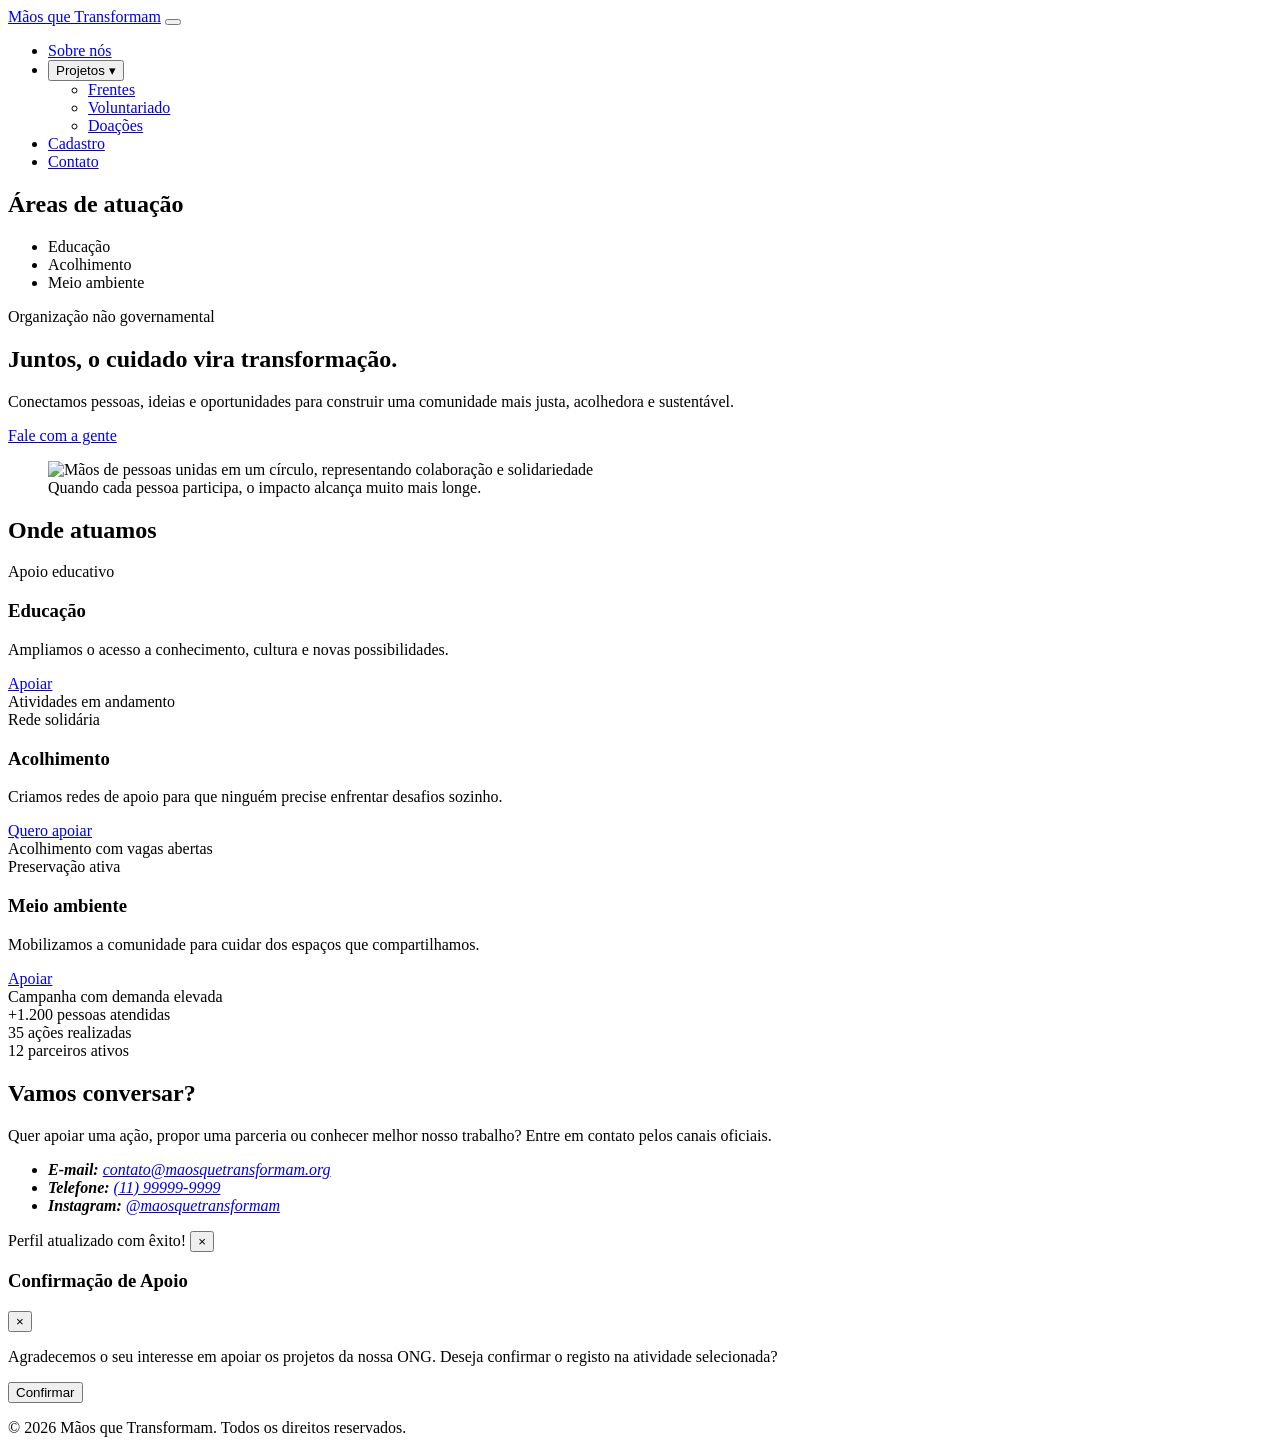
==== Desenvolvimento Front-End/Atividade prática 3/html/index.html @ 722c33b4 "Update Atualizando conforme as atividades práticas são concluídas" ====
<!DOCTYPE html>
<html lang="pt-BR">
<head>
	<meta charset="UTF-8">
	<meta name="viewport" content="width=device-width, initial-scale=1.0">
	<meta name="description" content="Mãos que Transformam: uma ONG que conecta pessoas a ações de educação, acolhimento e cuidado com o meio ambiente.">
	<title>Mãos que Transformam | Uma rede para fazer o bem</title>
	<link rel="stylesheet" href="css/styles.css">
</head>
<body class="layout-sistema">
	<header class="menu-superior">
		<div class="container">
			<a class="marca link-animado" href="index.html">Mãos que Transformam</a>
			<button class="menu-toggle" type="button" aria-expanded="false" aria-controls="menu-principal" aria-label="Abrir menu">
				<span></span>
				<span></span>
				<span></span>
			</button>
			<nav class="nav-principal" aria-label="Navegação principal">
				<ul class="lista-menu" id="menu-principal">
					<li><a class="link-animado" href="#sobre">Sobre nós</a></li>
					<li class="menu-dropdown">
						<button class="dropdown-toggle" type="button" aria-expanded="false" aria-controls="submenu-projetos">
							<span>Projetos</span>
							<span class="caret">▾</span>
						</button>
						<ul class="submenu" id="submenu-projetos">
							<li><a href="projetos.html#frentes">Frentes</a></li>
							<li><a href="projetos.html#voluntariado">Voluntariado</a></li>
							<li><a href="projetos.html#doacoes">Doações</a></li>
						</ul>
					</li>
					<li><a class="link-animado" href="cadastro.html">Cadastro</a></li>
					<li><a class="link-animado" href="#contato">Contato</a></li>
				</ul>
			</nav>
		</div>
	</header>

	<aside class="mural-avisos">
		<h2>Áreas de atuação</h2>
		<ul>
			<li>Educação</li>
			<li>Acolhimento</li>
			<li>Meio ambiente</li>
		</ul>
	</aside>

	<main>
		<section class="container" id="sobre" aria-labelledby="titulo-principal">
			<div class="grid-12">
				<div class="col-lg-6 col-md-6 col-12">
					<p class="texto-introducao">Organização não governamental</p>
					<h1 id="titulo-principal" class="titulo-boas-vindas">Juntos, o cuidado vira transformação.</h1>
					<p class="texto-introducao">Conectamos pessoas, ideias e oportunidades para construir uma comunidade mais justa, acolhedora e sustentável.</p>
					<a class="botao-primario" href="#contato">Fale com a gente</a>
				</div>
				<figure class="col-lg-6 col-md-6 col-12">
					<img src="https://images.unsplash.com/photo-1559027615-cd4628902d4a?auto=format&fit=crop&w=1000&q=85" alt="Mãos de pessoas unidas em um círculo, representando colaboração e solidariedade">
					<figcaption>Quando cada pessoa participa, o impacto alcança muito mais longe.</figcaption>
				</figure>
			</div>
		</section>

		<section class="container" aria-labelledby="titulo-impacto">
			<h2 id="titulo-impacto" class="titulo-boas-vindas">Onde atuamos</h2>
			<div class="grid-modulos">
				<article class="card">
					<span class="badge badge-primario">Apoio educativo</span>
					<h3>Educação</h3>
					<p>Ampliamos o acesso a conhecimento, cultura e novas possibilidades.</p>
					<a href="#apoio" class="botao-primario apoiar-trigger" data-feedback="modal">Apoiar</a>
					<div class="alerta alerta-sucesso" role="status">Atividades em andamento</div>
				</article>
				<article class="card">
					<span class="badge badge-sucesso">Rede solidária</span>
					<h3>Acolhimento</h3>
					<p>Criamos redes de apoio para que ninguém precise enfrentar desafios sozinho.</p>
					<a href="#apoio" class="botao-primario apoiar-trigger" data-feedback="toast">Quero apoiar</a>
					<div class="alerta alerta-aviso" role="alert">Acolhimento com vagas abertas</div>
				</article>
				<article class="card">
					<span class="badge badge-alerta">Preservação ativa</span>
					<h3>Meio ambiente</h3>
					<p>Mobilizamos a comunidade para cuidar dos espaços que compartilhamos.</p>
					<a href="#apoio" class="botao-primario apoiar-trigger" data-feedback="modal">Apoiar</a>
					<div class="alerta alerta-erro" role="alert">Campanha com demanda elevada</div>
				</article>
			</div>
			<div class="painel-indicadores">
				<div class="indicador">+1.200 pessoas atendidas</div>
				<div class="indicador">35 ações realizadas</div>
				<div class="indicador">12 parceiros ativos</div>
			</div>
		</section>

		<section class="container" id="contato" aria-labelledby="titulo-contato">
			<div class="contato-conteudo">
				<div>
					<h2 id="titulo-contato" class="titulo-boas-vindas">Vamos conversar?</h2>
					<p class="texto-introducao">Quer apoiar uma ação, propor uma parceria ou conhecer melhor nosso trabalho? Entre em contato pelos canais oficiais.</p>
				</div>
				<address>
					<ul>
						<li><strong>E-mail:</strong> <a href="mailto:contato@maosquetransformam.org">contato@maosquetransformam.org</a></li>
						<li><strong>Telefone:</strong> <a href="tel:+5511999999999">(11) 99999-9999</a></li>
						<li><strong>Instagram:</strong> <a href="https://www.instagram.com/" target="_blank" rel="noopener noreferrer">@maosquetransformam</a></li>
					</ul>
				</address>
			</div>
		</section>
	</main>

	<div class="toast-container" aria-live="polite" aria-atomic="true">
		<div class="toast toast-sucesso" role="status">
			<span>Perfil atualizado com êxito!</span>
			<button type="button" class="modal-fechar" aria-label="Fechar notificação">×</button>
		</div>
	</div>

	<div class="modal-overlay" role="dialog" aria-modal="true" aria-labelledby="modal-confirmacao-titulo">
		<div class="modal-conteudo">
			<div class="modal-cabecalho">
				<h3 id="modal-confirmacao-titulo">Confirmação de Apoio</h3>
				<button type="button" class="modal-fechar" aria-label="Fechar confirmação">×</button>
			</div>
			<p>Agradecemos o seu interesse em apoiar os projetos da nossa ONG. Deseja confirmar o registo na atividade selecionada?</p>
			<div class="modal-rodape">
				<button type="button" id="confirmar-apoio" class="botao-primario" data-feedback="toast">Confirmar</button>
			</div>
		</div>
	</div>

	<footer class="rodape-responsivo">
		<div class="container">
			<p>&copy; 2026 Mãos que Transformam. Todos os direitos reservados.</p>
		</div>
	</footer>

	<script>
		const modal = document.querySelector('.modal-overlay');
		const toast = document.querySelector('.toast-container');
		const alerta = document.querySelector('.alerta-aviso');
		const menuToggle = document.querySelector('.menu-toggle');
		const navPrincipal = document.querySelector('.nav-principal');
		const dropdowns = document.querySelectorAll('.menu-dropdown');

		function showModal() {
			if (modal) modal.classList.add('is-visible');
		}

		function hideModal() {
			if (modal) modal.classList.remove('is-visible');
		}

		function showToast() {
			if (toast) {
				toast.classList.add('is-visible');
				setTimeout(() => toast.classList.remove('is-visible'), 2500);
			}
		}

		function showWarning() {
			if (alerta) {
				alerta.classList.add('is-visible');
				setTimeout(() => alerta.classList.remove('is-visible'), 3000);
			}
		}

		if (menuToggle && navPrincipal) {
			menuToggle.addEventListener('click', function () {
				const isOpen = navPrincipal.classList.toggle('is-open');
				menuToggle.setAttribute('aria-expanded', String(isOpen));
			});
		}

		dropdowns.forEach(function (dropdown) {
			const button = dropdown.querySelector('.dropdown-toggle');
			if (!button) return;

			button.addEventListener('click', function () {
				const isOpen = dropdown.classList.toggle('is-open');
				button.setAttribute('aria-expanded', String(isOpen));
			});
		});

		document.addEventListener('click', function (event) {
			if (!event.target.closest('.menu-dropdown')) {
				dropdowns.forEach(function (dropdown) {
					dropdown.classList.remove('is-open');
					dropdown.querySelector('.dropdown-toggle')?.setAttribute('aria-expanded', 'false');
				});
			}
		});

		document.querySelectorAll('.apoiar-trigger').forEach(function (button) {
			button.addEventListener('click', function (event) {
				event.preventDefault();
				if (button.dataset.feedback === 'toast') {
					showToast();
					showWarning();
				} else {
					showModal();
				}
			});
		});

		document.getElementById('confirmar-apoio')?.addEventListener('click', function (event) {
			event.preventDefault();
			hideModal();
			showToast();
			showWarning();
		});

		document.querySelectorAll('.modal-fechar').forEach(function (button) {
			button.addEventListener('click', function () {
				hideModal();
				if (toast) toast.classList.remove('is-visible');
			});
		});
	</script>
</body>
</html>
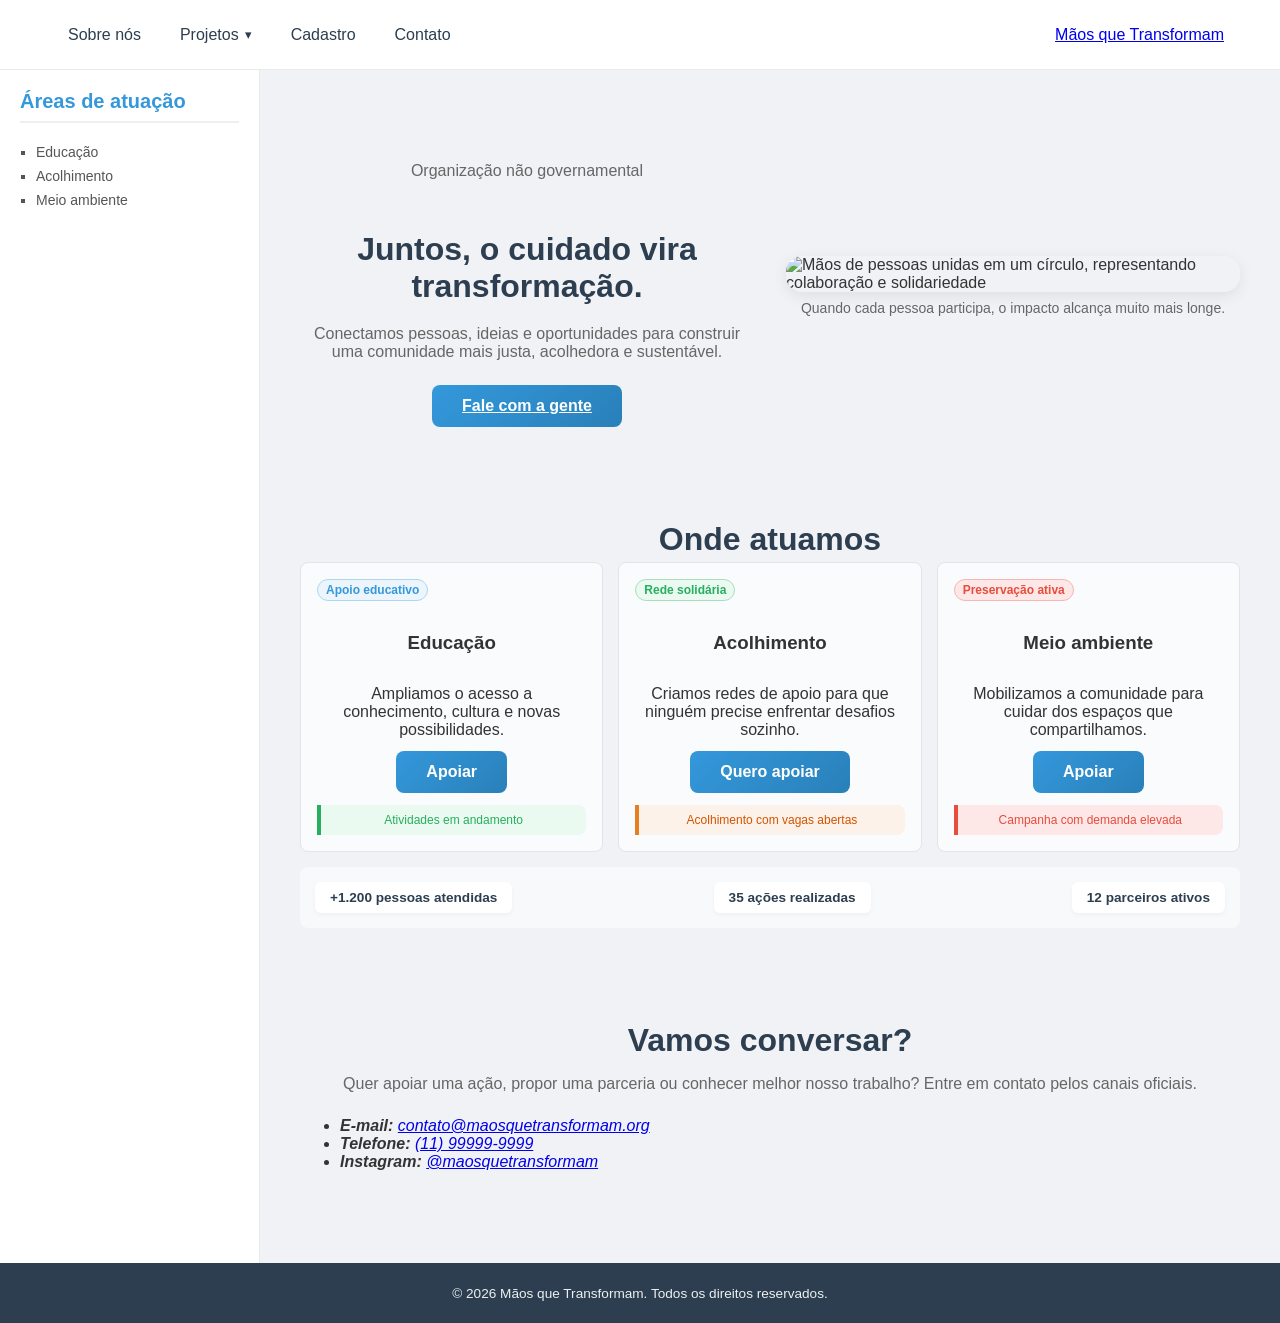
==== commit 3b632fb6: "att js adicionando o js" ====
--- a/Desenvolvimento Front-End/Atividade prática 3/html/index.html
+++ b/Desenvolvimento Front-End/Atividade prática 3/html/index.html
@@ -5,7 +5,7 @@
 	<meta name="viewport" content="width=device-width, initial-scale=1.0">
 	<meta name="description" content="Mãos que Transformam: uma ONG que conecta pessoas a ações de educação, acolhimento e cuidado com o meio ambiente.">
 	<title>Mãos que Transformam | Uma rede para fazer o bem</title>
-	<link rel="stylesheet" href="css/styles.css">
+	<link rel="stylesheet" href="../css/styles.css">
 </head>
 <body class="layout-sistema">
 	<header class="menu-superior">
@@ -137,7 +137,9 @@
 		</div>
 	</footer>
 
-	<script>
+	<script src="../js/script.js"></script>
+
+	<script type="application/json">
 		const modal = document.querySelector('.modal-overlay');
 		const toast = document.querySelector('.toast-container');
 		const alerta = document.querySelector('.alerta-aviso');
--- a/Desenvolvimento Front-End/Atividade prática 3/css/styles.css
+++ b/Desenvolvimento Front-End/Atividade prática 3/css/styles.css
@@ -0,0 +1,948 @@
+/* ==========================================================================
+   1. DESIGN SYSTEM: VARIÁVEIS CSS GLOBAIS (Cores, Tipografia e Espaçamentos)
+   ========================================================================== */
+:root {
+    /* Paleta de Cores Semântica */
+    --cor-primaria: #3498db;
+    --cor-primaria-hover: #2980b9;
+    --cor-secundaria: #2c3e50;
+    --cor-sucesso: #27ae60;
+    --cor-alerta: #e74c3c;
+    --cor-fundo: #f0f2f5;
+    --cor-superficie: #ffffff;
+    --cor-texto-principal: #333333;
+    --cor-texto-secundario: #666666;
+    --cor-borda: #eaeaea;
+
+    /* Tipografia Escalável */
+    --fonte-padrao: 'Segoe UI', Tahoma, Geneva, Verdana, sans-serif;
+    --fonte-tamanho-xs: 0.75rem;   /* 12px */
+    --fonte-tamanho-sm: 0.875rem;  /* 14px */
+    --fonte-tamanho-base: 1rem;     /* 16px */
+    --fonte-tamanho-lg: 1.25rem;   /* 20px */
+    --fonte-tamanho-xl: 1.75rem;   /* 28px */
+    --fonte-tamanho-2xl: 2rem;     /* 32px */
+
+    /* Espaçamentos Modulares (Escala 4px / 8px) */
+    --espacamento-xs: 4px;
+    --espacamento-sm: 8px;
+    --espacamento-padrao: 16px;
+    --espacamento-md: 20px;
+    --espacamento-lg: 24px;
+    --espacamento-xl: 32px;
+
+    /* Formas e Sombras */
+    --raio-borda: 8px;
+    --raio-borda-lg: 16px;
+    --sombra-suave: 0 4px 15px rgba(0, 0, 0, 0.08);
+
+    /* Dimensões Globais */
+    --largura-max-container: 1200px;
+}
+
+/* ==========================================================================
+   2. CONFIGURAÇÃO BASE
+   ========================================================================== */
+* {
+    box-sizing: border-box;
+}
+
+body {
+    font-family: var(--fonte-padrao);
+    background-color: var(--cor-fundo);
+    color: var(--cor-texto-principal);
+    margin: 0;
+    padding: 0;
+    overflow-y: scroll;
+}
+
+main {
+    display: block;
+    width: 100%;
+    padding-bottom: var(--espacamento-xl);
+}
+
+section.container {
+    position: relative;
+    margin: 20px auto;
+    padding: 24px 20px;
+    border-radius: var(--raio-borda-lg);
+    z-index: 1;
+}
+
+img {
+    max-width: 100%;
+    display: block;
+    height: auto;
+}
+
+figure {
+    margin: 0;
+    padding: 0;
+}
+
+figure img {
+    width: 100%;
+    border-radius: var(--raio-borda-lg);
+    box-shadow: var(--sombra-suave);
+}
+
+figure figcaption {
+    margin-top: var(--espacamento-sm);
+    color: var(--cor-texto-secundario);
+    font-size: var(--fonte-tamanho-sm);
+    text-align: center;
+}
+
+#sobre .grid-12 {
+    align-items: center;
+    gap: var(--espacamento-xl);
+}
+
+#sobre .col-12,
+#sobre .col-md-6,
+#sobre .col-lg-6 {
+    min-width: 0;
+}
+
+/* Tipografia */
+.titulo-boas-vindas {
+    color: var(--cor-secundaria);
+    font-size: var(--fonte-tamanho-2xl);
+    text-align: center;
+    margin-bottom: var(--espacamento-xs);
+}
+
+.texto-introducao {
+    color: var(--cor-texto-secundario);
+    font-size: var(--fonte-tamanho-base);
+    text-align: center;
+    margin-bottom: var(--espacamento-lg);
+}
+
+#sobre .col-lg-6:first-child,
+#sobre .col-md-6:first-child,
+#sobre .col-12:first-child {
+    display: flex;
+    flex-direction: column;
+    justify-content: center;
+    align-items: center;
+    text-align: center;
+}
+
+#sobre .botao-primario {
+    display: inline-flex;
+    justify-content: center;
+    align-items: center;
+    margin: 0 auto;
+}
+
+#voluntariado .botao-primario {
+    display: inline-flex;
+    justify-content: center;
+    align-items: center;
+    margin: 20px auto 0;
+    display: block;
+    width: fit-content;
+}
+
+/* Contentor Central Padronizado */
+.container {
+    width: 100%;
+    max-width: var(--largura-max-container);
+    margin-inline: auto;
+    padding-inline: var(--espacamento-padrao);
+}
+
+/* ==========================================================================
+   3. SISTEMA MACRO DE LAYOUT EM GRID (12 Colunas e 5 Breakpoints)
+   ========================================================================== */
+.grid-12 {
+    display: grid;
+    grid-template-columns: repeat(12, 1fr);
+    gap: var(--espacamento-md);
+    width: 100%;
+}
+
+/* Base Mobile First (< 480px) */
+.col-12, .col-sm-6, .col-md-4, .col-md-6, .col-lg-3, .col-lg-4, .col-lg-6, .col-lg-8, .col-xl-3, .col-xxl-2 {
+    grid-column: span 12;
+}
+
+/* 1. Mobile Paisagem / Smartphones Maiores (>= 480px) */
+@media (min-width: 480px) {
+    .col-sm-6 { grid-column: span 6; }
+    .grid-12 { gap: var(--espacamento-padrao); }
+}
+
+/* 2. Tablets em Modo Retrato (>= 768px) */
+@media (min-width: 768px) {
+    .col-md-3 { grid-column: span 3; }
+    .col-md-4 { grid-column: span 4; }
+    .col-md-6 { grid-column: span 6; }
+    .col-md-12 { grid-column: span 12; }
+}
+
+/* 3. Tablets em Paisagem / Laptops (>= 1024px) */
+@media (min-width: 1024px) {
+    .col-lg-3 { grid-column: span 3; }
+    .col-lg-4 { grid-column: span 4; }
+    .col-lg-6 { grid-column: span 6; }
+    .col-lg-8 { grid-column: span 8; }
+    .col-lg-12 { grid-column: span 12; }
+}
+
+/* 4. Desktops Padrão Full HD (>= 1200px) */
+@media (min-width: 1200px) {
+    .col-xl-3 { grid-column: span 3; }
+    .col-xl-4 { grid-column: span 4; }
+    .col-xl-6 { grid-column: span 6; }
+    .grid-12 { gap: var(--espacamento-lg); }
+}
+
+/* 5. Desktops Panorâmicos / Ecrãs Ultrawide (>= 1440px) */
+@media (min-width: 1440px) {
+    .col-xxl-2 { grid-column: span 2; }
+    .col-xxl-3 { grid-column: span 3; }
+    .col-xxl-4 { grid-column: span 4; }
+    .grid-12 { gap: var(--espacamento-xl); }
+}
+
+/* Layout Geral da Aplicação */
+.layout-sistema {
+    display: grid;
+    grid-template-areas: 
+        "header"
+        "sidebar"
+        "main"
+        "footer";
+    grid-template-columns: 1fr;
+    grid-template-rows: auto auto 1fr auto;
+    min-height: 100vh;
+}
+
+header { grid-area: header; }
+aside { 
+    grid-area: sidebar; 
+    background: var(--cor-superficie); 
+    border-bottom: 1px solid var(--cor-borda); 
+    padding: var(--espacamento-md); 
+}
+main { 
+    grid-area: main; 
+    padding: var(--espacamento-xl) var(--espacamento-md); 
+    display: block; 
+    width: 100%;
+}
+
+main > section {
+    width: 100%;
+    display: block;
+}
+
+footer { grid-area: footer; }
+
+/* Transição do Layout Geral para Desktop */
+@media (min-width: 1024px) {
+    .layout-sistema {
+        grid-template-areas: 
+            "header header"
+            "sidebar main"
+            "footer footer";
+        grid-template-columns: 260px 1fr;
+        grid-template-rows: 70px auto 60px;
+    }
+    aside {
+        border-bottom: none;
+        border-right: 1px solid var(--cor-borda);
+    }
+}
+
+/* ==========================================================================
+   4. FLEXBOX PARA ALINHAMENTOS E COMPONENTES INTERNOS
+   ========================================================================== */
+/* Menu Superior e Glassmorphism */
+.menu-superior {
+    background: rgba(255, 255, 255, 0.95);
+    backdrop-filter: blur(10px);
+    height: 100%;
+    min-height: 70px;
+    display: flex;
+    justify-content: space-between;
+    align-items: center;
+    padding: 0 var(--espacamento-md);
+    border-bottom: 1px solid var(--cor-borda);
+}
+
+.menu-superior .container {
+    display: flex;
+    justify-content: space-between;
+    align-items: center;
+    width: 100%;
+    position: relative;
+}
+
+.menu-superior nav {
+    order: 1;
+}
+
+.menu-superior .marca {
+    order: 2;
+    margin-left: auto;
+}
+
+.nav-principal {
+    display: flex;
+    align-items: center;
+}
+
+.menu-toggle {
+    display: none;
+    background: transparent;
+    border: none;
+    width: 44px;
+    height: 44px;
+    border-radius: 8px;
+    padding: 0;
+    cursor: pointer;
+    align-items: center;
+    justify-content: center;
+    flex-direction: column;
+    gap: 5px;
+    margin-left: auto;
+}
+
+.menu-toggle span {
+    display: block;
+    width: 22px;
+    height: 2px;
+    background: var(--cor-secundaria);
+    border-radius: 2px;
+    transition: transform 0.2s ease, opacity 0.2s ease;
+}
+
+.menu-toggle[aria-expanded="true"] span:nth-child(1) {
+    transform: translateY(7px) rotate(45deg);
+}
+
+.menu-toggle[aria-expanded="true"] span:nth-child(2) {
+    opacity: 0;
+}
+
+.menu-toggle[aria-expanded="true"] span:nth-child(3) {
+    transform: translateY(-7px) rotate(-45deg);
+}
+
+.lista-menu {
+    display: flex;
+    list-style: none;
+    margin: 0;
+    padding: 0;
+    gap: 15px;
+    align-items: center;
+    justify-content: flex-start;
+}
+
+.lista-menu > li {
+    position: relative;
+}
+
+.menu-dropdown {
+    position: relative;
+}
+
+.dropdown-toggle {
+    display: inline-flex;
+    align-items: center;
+    gap: 6px;
+    color: var(--cor-secundaria);
+    text-decoration: none;
+    font-weight: 500;
+    padding: var(--espacamento-sm) 12px;
+    border: none;
+    background: transparent;
+    cursor: pointer;
+    border-radius: 4px;
+    transition: color 0.3s ease;
+    font-family: inherit;
+    font-size: inherit;
+}
+
+.dropdown-toggle:hover,
+.dropdown-toggle:focus-visible {
+    color: var(--cor-primaria);
+    outline: none;
+}
+
+.caret {
+    font-size: 0.8rem;
+    transition: transform 0.2s ease;
+}
+
+.menu-dropdown.is-open .caret {
+    transform: rotate(180deg);
+}
+
+.submenu {
+    position: absolute;
+    top: calc(100% + 8px);
+    left: 0;
+    min-width: 180px;
+    list-style: none;
+    margin: 0;
+    padding: 10px 0;
+    background: var(--cor-superficie);
+    border: 1px solid var(--cor-borda);
+    border-radius: var(--raio-borda);
+    box-shadow: var(--sombra-suave);
+    display: none;
+    z-index: 20;
+}
+
+.menu-dropdown.is-open .submenu {
+    display: block;
+}
+
+.submenu a {
+    display: block;
+    padding: 10px 14px;
+    color: var(--cor-secundaria);
+    text-decoration: none;
+    font-size: var(--fonte-tamanho-sm);
+}
+
+.submenu a:hover,
+.submenu a:focus-visible {
+    background: rgba(52, 152, 219, 0.08);
+    color: var(--cor-primaria);
+    outline: none;
+}
+
+.lista-menu a {
+    color: var(--cor-secundaria);
+    text-decoration: none;
+    font-weight: 500;
+    padding: var(--espacamento-sm) 12px;
+    border-radius: 4px;
+    transition: color 0.3s ease;
+}
+
+/* Pseudo-elemento com Efeito de Sublinhado Animado */
+.link-animado {
+    position: relative;
+}
+
+.link-animado::after {
+    content: '';
+    position: absolute;
+    bottom: -2px;
+    left: 0;
+    width: 0;
+    height: 2px;
+    background-color: var(--cor-primaria);
+    transition: width 0.3s ease;
+}
+
+.link-animado:hover::after {
+    width: 100%;
+}
+
+.link-animado:hover {
+    color: var(--cor-primaria);
+}
+
+/* Mural de Avisos */
+.mural-avisos h2 {
+    color: var(--cor-primaria);
+    font-size: var(--fonte-tamanho-lg);
+    border-bottom: 2px solid #ecf0f1;
+    padding-bottom: var(--espacamento-sm);
+    margin-top: 0;
+}
+
+.mural-avisos ul {
+    padding-left: var(--espacamento-padrao);
+    margin-bottom: 0;
+}
+
+.mural-avisos ul li {
+    list-style-type: square;
+    color: #555;
+    font-size: var(--fonte-tamanho-sm);
+    padding: var(--espacamento-xs) 0;
+}
+
+/* Contentor do Formulário */
+.formulario-container {
+    background: var(--cor-superficie);
+    width: 100%;
+    max-width: 650px;
+    padding: var(--espacamento-xl);
+    border-radius: var(--raio-borda-lg);
+    box-shadow: var(--sombra-suave);
+    margin: 0 auto;
+}
+
+main .formulario-container {
+    display: flex;
+    flex-direction: column;
+    align-items: center;
+}
+
+main .formulario-container form {
+    width: 100%;
+}
+
+main .formulario-container .botao-primario {
+    display: block;
+    margin: 20px auto 0;
+}
+
+.grupo-campo {
+    margin-bottom: var(--espacamento-md);
+}
+
+.grupo-campo label {
+    display: block;
+    margin-bottom: 6px;
+    font-weight: 600;
+    color: var(--cor-secundaria);
+    font-size: 0.95rem;
+}
+
+/* Inputs com Estados Focus e Valid */
+.input-moderno {
+    width: 100%;
+    padding: 12px var(--espacamento-padrao);
+    border: 2px solid #e0e0e0;
+    border-radius: var(--raio-borda);
+    outline: none;
+    font-family: inherit;
+    font-size: var(--fonte-tamanho-base);
+    background-color: var(--cor-superficie);
+    transition: border-color 0.3s ease, box-shadow 0.3s ease, background-color 0.3s ease;
+}
+
+.input-moderno:hover {
+    border-color: #bdc3c7;
+}
+
+.input-moderno:focus {
+    border-color: var(--cor-primaria);
+    box-shadow: 0 0 0 4px rgba(52, 152, 219, 0.15);
+}
+
+.input-moderno:valid {
+    border-color: var(--cor-sucesso);
+}
+
+.input-moderno:not(:placeholder-shown):invalid {
+    border-color: var(--cor-alerta);
+    background-color: #fdf7f7;
+    box-shadow: 0 0 0 3px rgba(231, 76, 60, 0.12);
+}
+
+.input-moderno:disabled {
+    background-color: #e9ecef;
+    border-color: var(--cor-borda);
+    cursor: not-allowed;
+    opacity: 0.7;
+}
+
+/* Alertas */
+.alerta-sistema {
+    background-color: #eafaf1;
+    color: var(--cor-sucesso);
+    border-left: 4px solid var(--cor-sucesso);
+    padding: 12px var(--espacamento-padrao);
+    border-radius: 0 var(--raio-borda) var(--raio-borda) 0;
+    font-weight: 500;
+    font-size: var(--fonte-tamanho-sm);
+    margin-bottom: var(--espacamento-md);
+}
+
+#alerta-urgente {
+    background-color: #fdf2e9;
+    color: #d35400;
+    border-left-color: #e67e22;
+}
+
+/* Painel de Indicadores com Flexbox */
+.painel-indicadores {
+    display: flex;
+    flex-wrap: wrap;
+    justify-content: space-between;
+    gap: var(--espacamento-sm);
+    background-color: #f8f9fa;
+    padding: 15px;
+    border-radius: var(--raio-borda);
+    margin-top: 15px;
+}
+
+.indicador {
+    background: var(--cor-superficie);
+    padding: var(--espacamento-sm) 15px;
+    box-shadow: 0 2px 5px rgba(0, 0, 0, 0.04);
+    border-radius: 6px;
+    font-weight: 600;
+    font-size: 0.85rem;
+    color: var(--cor-secundaria);
+}
+
+/* Grid de Módulos / Cartões de Interface */
+.grid-modulos {
+    display: grid;
+    grid-template-columns: repeat(3, minmax(0, 1fr));
+    gap: 15px;
+    width: 100%;
+    align-items: stretch;
+}
+
+.grid-modulos .card,
+.card-componente {
+    display: flex;
+    flex-direction: column;
+    justify-content: space-between;
+    background-color: #fafbfc;
+    padding: var(--espacamento-padrao);
+    border: 1px solid #e1e4e8;
+    border-radius: var(--raio-borda);
+    text-align: center;
+    min-height: 220px;
+    gap: 12px;
+}
+
+.grid-modulos .card .badge {
+    align-self: flex-start;
+    margin-bottom: 0;
+}
+
+.grid-modulos .card p {
+    margin: 0;
+}
+
+.grid-modulos .card .alerta {
+    width: 100%;
+    margin-top: 0;
+    margin-bottom: 0;
+    padding: 8px 10px;
+    font-size: 0.75rem;
+    justify-content: center;
+    text-align: center;
+}
+
+@media (max-width: 767px) {
+    .grid-modulos {
+        grid-template-columns: 1fr;
+    }
+
+    .menu-toggle {
+        display: inline-flex;
+    }
+
+    .nav-principal {
+        width: 100%;
+    }
+
+    .lista-menu {
+        position: absolute;
+        top: calc(100% + 12px);
+        left: 0;
+        right: 0;
+        flex-direction: column;
+        align-items: stretch;
+        background: rgba(255, 255, 255, 0.98);
+        border: 1px solid var(--cor-borda);
+        border-radius: var(--raio-borda);
+        box-shadow: var(--sombra-suave);
+        padding: 10px 12px;
+        gap: 8px;
+        display: none;
+    }
+
+    .nav-principal.is-open .lista-menu {
+        display: flex;
+    }
+
+    .lista-menu > li,
+    .dropdown-toggle,
+    .submenu a {
+        width: 100%;
+    }
+
+    .lista-menu a,
+    .dropdown-toggle {
+        padding: 10px 12px;
+        display: flex;
+        justify-content: space-between;
+        align-items: center;
+        border-radius: 8px;
+    }
+
+    .submenu {
+        position: static;
+        min-width: auto;
+        box-shadow: none;
+        border: none;
+        background: transparent;
+        padding: 0 0 0 12px;
+        margin-top: 6px;
+    }
+
+    .submenu a {
+        padding-left: 0;
+    }
+}
+
+.link-documento {
+    color: var(--cor-primaria);
+    text-decoration: none;
+    font-weight: 500;
+    font-size: var(--fonte-tamanho-sm);
+    transition: color 0.3s ease;
+}
+
+.link-documento:hover {
+    color: var(--cor-secundaria);
+    text-decoration: underline;
+}
+
+/* Alinhamento Centralizado */
+.container-centralizado {
+    display: flex;
+    justify-content: center;
+    align-items: center;
+    height: 70px;
+    background-color: #f1f3f5;
+    border-radius: var(--raio-borda);
+}
+
+.caixa-login {
+    font-size: var(--fonte-tamanho-sm);
+    font-weight: 600;
+    color: #495057;
+}
+
+/* Botão Primário */
+.botao-primario {
+    background: linear-gradient(135deg, var(--cor-primaria) 0%, var(--cor-primaria-hover) 100%);
+    color: var(--cor-superficie);
+    border: none;
+    padding: 12px 30px;
+    border-radius: var(--raio-borda);
+    font-weight: 600;
+    font-size: var(--fonte-tamanho-base);
+    cursor: pointer;
+    transition: transform 0.2s ease, box-shadow 0.2s ease, background 0.2s ease, opacity 0.2s ease;
+}
+
+.botao-primario:hover {
+    transform: translateY(-2px);
+    box-shadow: 0 6px 20px rgba(52, 152, 219, 0.4);
+    background: linear-gradient(135deg, var(--cor-primaria-hover) 0%, #1f618d 100%);
+}
+
+.botao-primario:focus-visible {
+    outline: 3px solid var(--cor-primaria);
+    outline-offset: 3px;
+}
+
+.botao-primario:active {
+    transform: translateY(0);
+    box-shadow: 0 2px 8px rgba(52, 152, 219, 0.3);
+}
+
+.botao-primario:disabled {
+    background: #bdc3c7;
+    color: #7f8c8d;
+    cursor: not-allowed;
+    transform: none;
+    box-shadow: none;
+    opacity: 0.65;
+}
+
+/* Rodapé Responsivo */
+.rodape-responsivo {
+    display: flex;
+    flex-direction: column;
+    gap: var(--espacamento-sm);
+    text-align: center;
+    padding: 15px;
+    background-color: var(--cor-secundaria);
+    color: #ecf0f1;
+    font-size: 0.85rem;
+    height: 100%;
+}
+
+@media (min-width: 768px) {
+    .rodape-responsivo {
+        flex-direction: row;
+        justify-content: space-around;
+        align-items: center;
+    }
+}
+
+/* ==========================================================================
+   COMPONENTES DE FEEDBACK SEMÂNTICO (Badges, Alertas, Toast e Modal)
+   ========================================================================== */
+
+/* --- Badges / Etiquetas de Categorização --- */
+.badge {
+    display: inline-block;
+    padding: var(--espacamento-xs) var(--espacamento-sm);
+    font-size: var(--fonte-tamanho-xs);
+    font-weight: 600;
+    line-height: 1;
+    border-radius: 12px;
+    text-align: center;
+    white-space: nowrap;
+    vertical-align: baseline;
+}
+.badge-primario {
+    background-color: #ebf5fb;
+    color: var(--cor-primaria);
+    border: 1px solid #aed6f1;
+}
+.badge-sucesso {
+    background-color: #eafaf1;
+    color: var(--cor-sucesso);
+    border: 1px solid #a9dfbf;
+}
+.badge-alerta {
+    background-color: #fde8e7;
+    color: var(--cor-alerta);
+    border: 1px solid #f5b7b1;
+}
+
+/* --- Caixas de Alerta Contextuais --- */
+.alerta {
+    padding: 12px var(--espacamento-padrao);
+    border-radius: 0 var(--raio-borda) var(--raio-borda) 0;
+    font-size: var(--fonte-tamanho-sm);
+    margin-bottom: var(--espacamento-md);
+    display: flex;
+    align-items: center;
+    gap: var(--espacamento-sm);
+}
+.alerta-sucesso {
+    background-color: #eafaf1;
+    color: var(--cor-sucesso);
+    border-left: 4px solid var(--cor-sucesso);
+}
+.alerta-erro {
+    background-color: #fde8e7;
+    color: var(--cor-alerta);
+    border-left: 4px solid var(--cor-alerta);
+}
+.alerta-aviso {
+    background-color: #fdf2e9;
+    color: #d35400;
+    border-left-color: #e67e22;
+    border-left-width: 4px;
+    border-left-style: solid;
+}
+
+/* --- Toast Notification (Não obstrutivo) --- */
+.toast-container {
+    position: fixed;
+    bottom: 24px;
+    right: 24px;
+    z-index: 1100;
+    display: flex;
+    flex-direction: column;
+    gap: 10px;
+    opacity: 0;
+    visibility: hidden;
+    pointer-events: none;
+    transition: opacity 0.2s ease, visibility 0.2s ease;
+}
+.toast-container.is-visible {
+    opacity: 1;
+    visibility: visible;
+    pointer-events: auto;
+}
+.toast {
+    display: flex;
+    align-items: center;
+    justify-content: space-between;
+    background: var(--cor-superficie);
+    color: var(--cor-texto-principal);
+    border-left: 5px solid var(--cor-primaria);
+    padding: var(--espacamento-padrao) var(--espacamento-md);
+    border-radius: var(--raio-borda);
+    box-shadow: 0 4px 16px rgba(0, 0, 0, 0.15);
+    min-width: 280px;
+    animation: slideInToast 0.3s ease;
+}
+.toast-sucesso { border-left-color: var(--cor-sucesso); }
+@keyframes slideInToast {
+    from { transform: translateX(100%); opacity: 0; }
+    to { transform: translateX(0); opacity: 1; }
+}
+
+/* --- Modal Semântico de Informação --- */
+.modal-overlay {
+    position: fixed;
+    top: 0;
+    left: 0;
+    width: 100%;
+    height: 100%;
+    background: rgba(0, 0, 0, 0.5);
+    backdrop-filter: blur(4px);
+    display: flex;
+    justify-content: center;
+    align-items: center;
+    z-index: 9999;
+    padding: var(--espacamento-md);
+    opacity: 0;
+    visibility: hidden;
+    pointer-events: none;
+    transition: opacity 0.2s ease, visibility 0.2s ease;
+}
+.modal-overlay.is-visible {
+    opacity: 1;
+    visibility: visible;
+    pointer-events: auto;
+}
+.modal-conteudo {
+    background: var(--cor-superficie);
+    border-radius: var(--raio-borda-lg);
+    box-shadow: 0 10px 30px rgba(0, 0, 0, 0.2);
+    width: 100%;
+    max-width: 500px;
+    padding: var(--espacamento-xl);
+}
+
+.modal-cabecalho {
+    display: flex;
+    justify-content: space-between;
+    align-items: center;
+    border-bottom: 1px solid var(--cor-borda);
+    padding-bottom: var(--espacamento-sm);
+    margin-bottom: var(--espacamento-md);
+}
+.modal-fechar {
+    background: none;
+    border: none;
+    font-size: 1.25rem;
+    cursor: pointer;
+    color: var(--cor-texto-secundario);
+}
+.modal-rodape {
+    display: flex;
+    justify-content: flex-end;
+    gap: var(--espacamento-sm);
+    margin-top: var(--espacamento-lg);
+}
+
+.apoiar-trigger {
+    margin-top: 0;
+    display: inline-flex;
+    justify-content: center;
+    align-items: center;
+    text-decoration: none;
+    width: fit-content;
+    align-self: center;
+    margin-bottom: 0;
+}
+
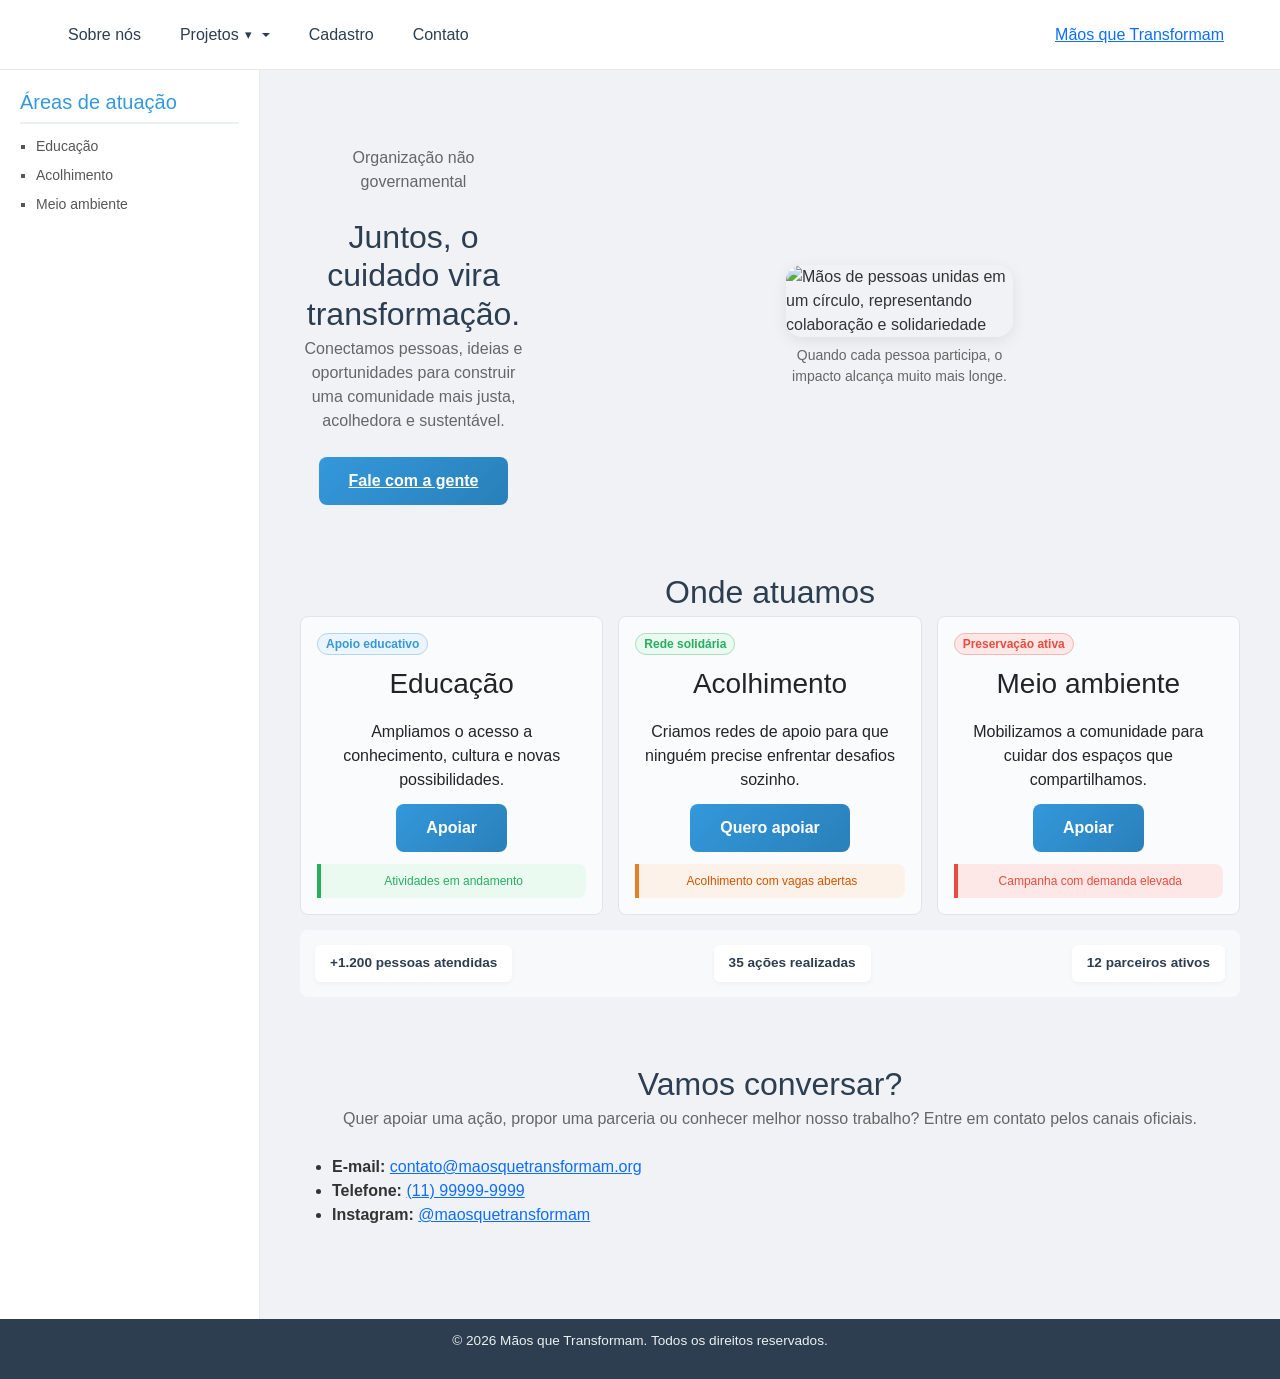
==== commit 8899cd5b: "Modularize frontend JS and load Bootstrap Replaced the single `script.js` with a modular structure (" ====
--- a/Desenvolvimento Front-End/Atividade prática 3/html/index.html
+++ b/Desenvolvimento Front-End/Atividade prática 3/html/index.html
@@ -5,6 +5,7 @@
 	<meta name="viewport" content="width=device-width, initial-scale=1.0">
 	<meta name="description" content="Mãos que Transformam: uma ONG que conecta pessoas a ações de educação, acolhimento e cuidado com o meio ambiente.">
 	<title>Mãos que Transformam | Uma rede para fazer o bem</title>
+	<link href="https://cdn.jsdelivr.net/npm/bootstrap@5.3.3/dist/css/bootstrap.min.css" rel="stylesheet">
 	<link rel="stylesheet" href="../css/styles.css">
 </head>
 <body class="layout-sistema">
@@ -137,7 +138,8 @@
 		</div>
 	</footer>
 
-	<script src="../js/script.js"></script>
+	<script src="https://cdn.jsdelivr.net/npm/bootstrap@5.3.3/dist/js/bootstrap.bundle.min.js"></script>
+	<script type="module" src="../js/main.js"></script>
 
 	<script type="application/json">
 		const modal = document.querySelector('.modal-overlay');
